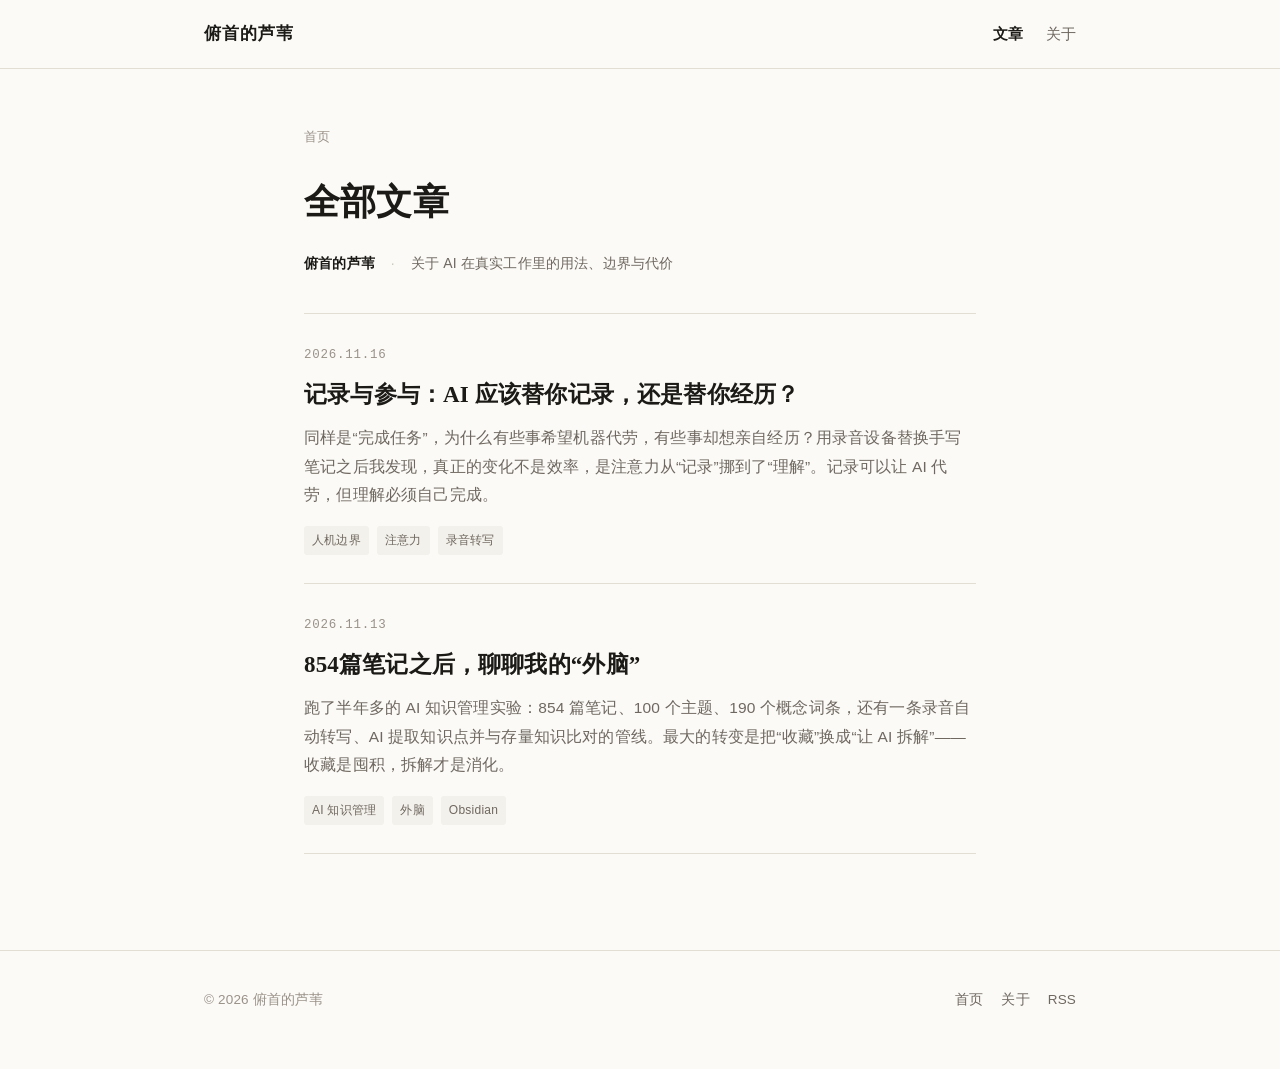
==== articles/index.html @ b6fd9f46 "初始版本：俯首的芦苇个人网站 纯静态站点，两篇文章直出 HTML，为 AI 检索与真人阅读同时优化： - robots.txt 放行主流 AI 抓取器 - llms.txt / llms-full.t" ====
<!DOCTYPE html>
<html lang="zh-CN">
<head>
<meta charset="utf-8">
<meta name="viewport" content="width=device-width, initial-scale=1">
<title>全部文章｜俯首的芦苇</title>
<meta name="description" content="俯首的芦苇的全部文章。关于 AI 在真实工作里的用法、边界与代价。">
<meta name="author" content="俯首的芦苇">
<link rel="canonical" href="https://www.fushoudeluwei.com/articles/">
<meta name="robots" content="index, follow, max-snippet:-1">

<meta property="og:type" content="website">
<meta property="og:site_name" content="俯首的芦苇">
<meta property="og:locale" content="zh_CN">
<meta property="og:title" content="全部文章｜俯首的芦苇">
<meta property="og:description" content="关于 AI 在真实工作里的用法、边界与代价。">
<meta property="og:url" content="https://www.fushoudeluwei.com/articles/">

<link rel="stylesheet" href="../assets/style.css">
<link rel="alternate" type="application/rss+xml" title="俯首的芦苇" href="../feed.xml">

<script type="application/ld+json">
{
  "@context": "https://schema.org",
  "@type": "CollectionPage",
  "name": "全部文章",
  "url": "https://www.fushoudeluwei.com/articles/",
  "inLanguage": "zh-CN",
  "isPartOf": { "@type": "WebSite", "name": "俯首的芦苇", "url": "https://www.fushoudeluwei.com/" },
  "mainEntity": {
    "@type": "ItemList",
    "itemListElement": [
      {
        "@type": "ListItem",
        "position": 1,
        "url": "https://www.fushoudeluwei.com/articles/record-and-participate.html",
        "name": "记录与参与：AI 应该替你记录，还是替你经历？"
      },
      {
        "@type": "ListItem",
        "position": 2,
        "url": "https://www.fushoudeluwei.com/articles/854-notes-external-brain.html",
        "name": "854篇笔记之后，聊聊我的“外脑”"
      }
    ]
  }
}
</script>
</head>
<body>

<header class="site-header">
  <div class="wrap-wide inner">
    <a class="brand" href="../index.html">俯首的芦苇</a>
    <nav class="nav" aria-label="主导航">
      <a href="index.html" aria-current="page">文章</a>
      <a href="../about.html">关于</a>
    </nav>
  </div>
</header>

<main>
  <div class="wrap">
    <div class="article-head">
      <div class="crumb"><a href="../index.html">首页</a></div>
      <h1>全部文章</h1>
      <div class="byline"><span class="author">俯首的芦苇</span><span class="dot">·</span><span>关于 AI 在真实工作里的用法、边界与代价</span></div>
    </div>

    <ul class="post-list">
      <li class="post-item">
        <a href="record-and-participate.html">
          <time class="post-date" datetime="2026-11-16">2026.11.16</time>
          <h2 class="post-title">记录与参与：AI 应该替你记录，还是替你经历？</h2>
          <p class="post-summary">同样是“完成任务”，为什么有些事希望机器代劳，有些事却想亲自经历？用录音设备替换手写笔记之后我发现，真正的变化不是效率，是注意力从“记录”挪到了“理解”。记录可以让 AI 代劳，但理解必须自己完成。</p>
          <div class="post-tags">
            <span class="tag">人机边界</span>
            <span class="tag">注意力</span>
            <span class="tag">录音转写</span>
          </div>
        </a>
      </li>

      <li class="post-item">
        <a href="854-notes-external-brain.html">
          <time class="post-date" datetime="2026-11-13">2026.11.13</time>
          <h2 class="post-title">854篇笔记之后，聊聊我的“外脑”</h2>
          <p class="post-summary">跑了半年多的 AI 知识管理实验：854 篇笔记、100 个主题、190 个概念词条，还有一条录音自动转写、AI 提取知识点并与存量知识比对的管线。最大的转变是把“收藏”换成“让 AI 拆解”——收藏是囤积，拆解才是消化。</p>
          <div class="post-tags">
            <span class="tag">AI 知识管理</span>
            <span class="tag">外脑</span>
            <span class="tag">Obsidian</span>
          </div>
        </a>
      </li>
    </ul>
  </div>
</main>

<footer class="site-footer">
  <div class="wrap-wide inner">
    <span>© 2026 俯首的芦苇</span>
    <span class="links">
      <a href="../index.html">首页</a>
      <a href="../about.html">关于</a>
      <a href="../feed.xml">RSS</a>
    </span>
  </div>
</footer>

</body>
</html>
---- assets/style.css ----
/* 俯首的芦苇 · 个人网站
   布局优先：正文直出、可被解析、阅读优先 */

:root {
  --ink: #1c1a17;
  --ink-2: #423d36;
  --ink-3: #6f6860;
  --ink-4: #9a9289;
  --paper: #fbfaf7;
  --paper-2: #f3f1eb;
  --line: #e2ded4;
  --line-2: #cfc9bc;
  --accent: #8a5a3b;
  --accent-soft: #f0e7de;
  --serif: "Songti SC", "Noto Serif SC", "Source Han Serif SC", Georgia, serif;
  --sans: "PingFang SC", "Hiragino Sans GB", "Noto Sans SC", -apple-system, BlinkMacSystemFont, "Segoe UI", sans-serif;
  --mono: ui-monospace, SFMono-Regular, Menlo, Consolas, monospace;
}

* { box-sizing: border-box; }

html {
  -webkit-text-size-adjust: 100%;
  scroll-behavior: smooth;
}

body {
  margin: 0;
  background: var(--paper);
  color: var(--ink);
  font-family: var(--sans);
  font-size: 17px;
  line-height: 1.9;
  letter-spacing: 0.01em;
  -webkit-font-smoothing: antialiased;
}

/* ---------- 通用容器 ---------- */
.wrap {
  width: 100%;
  max-width: 720px;
  margin: 0 auto;
  padding: 0 24px;
}

.wrap-wide {
  width: 100%;
  max-width: 920px;
  margin: 0 auto;
  padding: 0 24px;
}

a {
  color: var(--ink);
  text-decoration: none;
  text-underline-offset: 3px;
  border-bottom: 1px solid var(--line-2);
  transition: border-color .15s ease, color .15s ease;
}

a:hover {
  color: var(--accent);
  border-bottom-color: var(--accent);
}

/* ---------- 顶部导航 ---------- */
.site-header {
  border-bottom: 1px solid var(--line);
  background: rgba(251, 250, 247, 0.92);
  backdrop-filter: saturate(180%) blur(8px);
  position: sticky;
  top: 0;
  z-index: 20;
}

.site-header .inner {
  display: flex;
  align-items: baseline;
  justify-content: space-between;
  gap: 16px;
  padding-top: 18px;
  padding-bottom: 18px;
}

.brand {
  font-size: 17px;
  font-weight: 600;
  letter-spacing: 0.06em;
  border-bottom: 0;
}

.brand:hover { border-bottom: 0; }

.nav {
  display: flex;
  gap: 22px;
  font-size: 14.5px;
  color: var(--ink-3);
}

.nav a {
  border-bottom: 0;
  color: var(--ink-3);
}

.nav a:hover,
.nav a[aria-current="page"] {
  color: var(--ink);
  border-bottom: 0;
}

.nav a[aria-current="page"] {
  font-weight: 600;
}

/* ---------- 首屏 ---------- */
.hero {
  padding: 84px 0 64px;
}

.hero .eyebrow {
  font-size: 13px;
  letter-spacing: 0.18em;
  color: var(--ink-4);
  text-transform: uppercase;
  margin: 0 0 20px;
}

.hero h1 {
  font-family: var(--serif);
  font-size: 40px;
  line-height: 1.4;
  font-weight: 600;
  letter-spacing: 0.01em;
  margin: 0 0 24px;
}

.hero .lede {
  font-size: 18px;
  line-height: 1.95;
  color: var(--ink-2);
  margin: 0 0 8px;
}

.hero .lede + .lede { margin-top: 14px; }

.hero .meta-line {
  margin-top: 32px;
  font-size: 14px;
  color: var(--ink-4);
  display: flex;
  flex-wrap: wrap;
  gap: 8px 18px;
}

/* ---------- 区块标题 ---------- */
.section {
  padding: 8px 0 72px;
}

.section-head {
  display: flex;
  align-items: baseline;
  justify-content: space-between;
  border-bottom: 1px solid var(--line);
  padding-bottom: 12px;
  margin-bottom: 8px;
}

.section-head h2 {
  font-size: 14px;
  font-weight: 600;
  letter-spacing: 0.14em;
  color: var(--ink-3);
  margin: 0;
}

.section-head .more {
  font-size: 13.5px;
  color: var(--ink-4);
  border-bottom: 0;
}

/* ---------- 文章列表 ---------- */
.post-list {
  list-style: none;
  margin: 0;
  padding: 0;
}

.post-item {
  border-bottom: 1px solid var(--line);
}

.post-item a {
  display: block;
  padding: 30px 0 28px;
  border-bottom: 0;
}

.post-item a:hover .post-title { color: var(--accent); }

.post-date {
  font-family: var(--mono);
  font-size: 12.5px;
  letter-spacing: 0.06em;
  color: var(--ink-4);
  display: block;
  margin-bottom: 10px;
}

.post-title {
  font-family: var(--serif);
  font-size: 23px;
  line-height: 1.5;
  font-weight: 600;
  margin: 0 0 12px;
  transition: color .15s ease;
}

.post-summary {
  font-size: 15.5px;
  line-height: 1.85;
  color: var(--ink-3);
  margin: 0;
}

.post-tags {
  margin-top: 16px;
  display: flex;
  flex-wrap: wrap;
  gap: 8px;
}

.tag {
  font-size: 12px;
  color: var(--ink-3);
  background: var(--paper-2);
  border-radius: 3px;
  padding: 3px 8px;
  letter-spacing: 0.02em;
}

/* ---------- 文章页 ---------- */
.article-head {
  padding: 56px 0 36px;
  border-bottom: 1px solid var(--line);
}

.crumb {
  font-size: 13px;
  color: var(--ink-4);
  margin-bottom: 26px;
}

.crumb a { color: var(--ink-4); border-bottom: 0; }
.crumb a:hover { color: var(--accent); }
.crumb .sep { margin: 0 8px; color: var(--line-2); }

.article-head h1 {
  font-family: var(--serif);
  font-size: 36px;
  line-height: 1.45;
  font-weight: 600;
  margin: 0 0 22px;
}

.byline {
  display: flex;
  flex-wrap: wrap;
  align-items: center;
  gap: 6px 16px;
  font-size: 14px;
  color: var(--ink-3);
}

.byline .author { color: var(--ink); font-weight: 600; }
.byline .dot { color: var(--line-2); }

/* 摘要卡 */
.summary-card {
  margin: 40px 0 44px;
  padding: 26px 28px;
  background: var(--paper-2);
  border-left: 3px solid var(--accent);
  border-radius: 2px;
}

.summary-card h2 {
  font-size: 13px;
  letter-spacing: 0.14em;
  color: var(--accent);
  margin: 0 0 12px;
  font-weight: 600;
}

.summary-card p {
  margin: 0;
  font-size: 16px;
  line-height: 1.85;
  color: var(--ink-2);
}

.summary-card ul {
  margin: 14px 0 0;
  padding-left: 20px;
  font-size: 15.5px;
  line-height: 1.9;
  color: var(--ink-2);
}

.summary-card li { margin-bottom: 6px; }
.summary-card li:last-child { margin-bottom: 0; }

/* 正文 */
.prose {
  font-size: 17.5px;
  line-height: 2.0;
  color: var(--ink);
}

.prose p {
  margin: 0 0 26px;
}

.prose h2 {
  font-family: var(--serif);
  font-size: 24px;
  line-height: 1.5;
  font-weight: 600;
  margin: 56px 0 24px;
  padding-top: 8px;
}

.prose h2:first-child { margin-top: 0; }

.prose strong {
  font-weight: 600;
  color: var(--ink);
  background: linear-gradient(transparent 62%, var(--accent-soft) 62%);
  padding: 0 1px;
}

.prose ul, .prose ol {
  margin: 0 0 26px;
  padding-left: 24px;
}

.prose li { margin-bottom: 10px; }

.prose blockquote {
  margin: 34px 0;
  padding: 4px 0 4px 22px;
  border-left: 2px solid var(--line-2);
  color: var(--ink-2);
  font-family: var(--serif);
  font-size: 18px;
}

.prose hr {
  border: 0;
  height: 1px;
  background: var(--line);
  margin: 46px 0;
}

/* 文末 */
.article-foot {
  margin-top: 64px;
  padding-top: 32px;
  border-top: 1px solid var(--line);
}

.author-box {
  display: flex;
  gap: 18px;
  align-items: flex-start;
  padding: 24px 26px;
  background: var(--paper-2);
  border-radius: 3px;
}

.avatar {
  flex: 0 0 46px;
  width: 46px;
  height: 46px;
  border-radius: 50%;
  background: var(--accent);
  color: #fbfaf7;
  display: flex;
  align-items: center;
  justify-content: center;
  font-family: var(--serif);
  font-size: 19px;
  letter-spacing: 0;
  user-select: none;
}

.author-box .info p {
  margin: 0;
  font-size: 14.5px;
  line-height: 1.85;
  color: var(--ink-3);
}

.author-box .info .name {
  font-size: 15px;
  font-weight: 600;
  color: var(--ink);
  margin-bottom: 6px;
}

.pager {
  display: flex;
  justify-content: space-between;
  gap: 24px;
  margin-top: 40px;
  font-size: 14.5px;
}

.pager a { border-bottom: 0; color: var(--ink-3); }
.pager a:hover { color: var(--accent); }
.pager .label {
  display: block;
  font-size: 12px;
  letter-spacing: 0.1em;
  color: var(--ink-4);
  margin-bottom: 6px;
}
.pager .empty { color: var(--ink-4); border-bottom: 0; }

/* ---------- 关于页 ---------- */
.about-section {
  padding: 56px 0 0;
}

.about-section h2 {
  font-size: 13px;
  letter-spacing: 0.14em;
  color: var(--ink-4);
  margin: 0 0 18px;
  font-weight: 600;
}

.about-section + .about-section { padding-top: 46px; }

.fact-table {
  width: 100%;
  border-collapse: collapse;
  font-size: 15.5px;
}

.fact-table th,
.fact-table td {
  text-align: left;
  padding: 13px 0;
  border-bottom: 1px solid var(--line);
  vertical-align: top;
  line-height: 1.8;
}

.fact-table th {
  width: 110px;
  color: var(--ink-4);
  font-weight: 400;
  font-size: 14.5px;
  white-space: nowrap;
}

/* ---------- 页脚 ---------- */
.site-footer {
  margin-top: 96px;
  border-top: 1px solid var(--line);
  padding: 36px 0 56px;
  font-size: 13.5px;
  color: var(--ink-4);
}

.site-footer .inner {
  display: flex;
  justify-content: space-between;
  align-items: baseline;
  flex-wrap: wrap;
  gap: 12px;
}

.site-footer a { color: var(--ink-3); border-bottom: 0; }
.site-footer a:hover { color: var(--accent); }

.site-footer .links { display: flex; gap: 18px; }

/* ---------- 响应式 ---------- */
@media (max-width: 620px) {
  body { font-size: 16.5px; }
  .wrap, .wrap-wide { padding: 0 20px; }
  .hero { padding: 56px 0 44px; }
  .hero h1 { font-size: 29px; }
  .hero .lede { font-size: 16.5px; }
  .article-head { padding: 36px 0 28px; }
  .article-head h1 { font-size: 27px; }
  .prose { font-size: 17px; line-height: 1.95; }
  .prose h2 { font-size: 21px; margin-top: 44px; }
  .post-title { font-size: 20px; }
  .post-item a { padding: 24px 0; }
  .summary-card { padding: 20px 20px; margin: 32px 0 36px; }
  .pager { flex-direction: column; gap: 18px; }
  .site-footer .inner { flex-direction: column; }
}

/* ---------- 打印 ---------- */
@media print {
  .site-header, .site-footer, .pager { display: none; }
  body { background: #fff; }
}
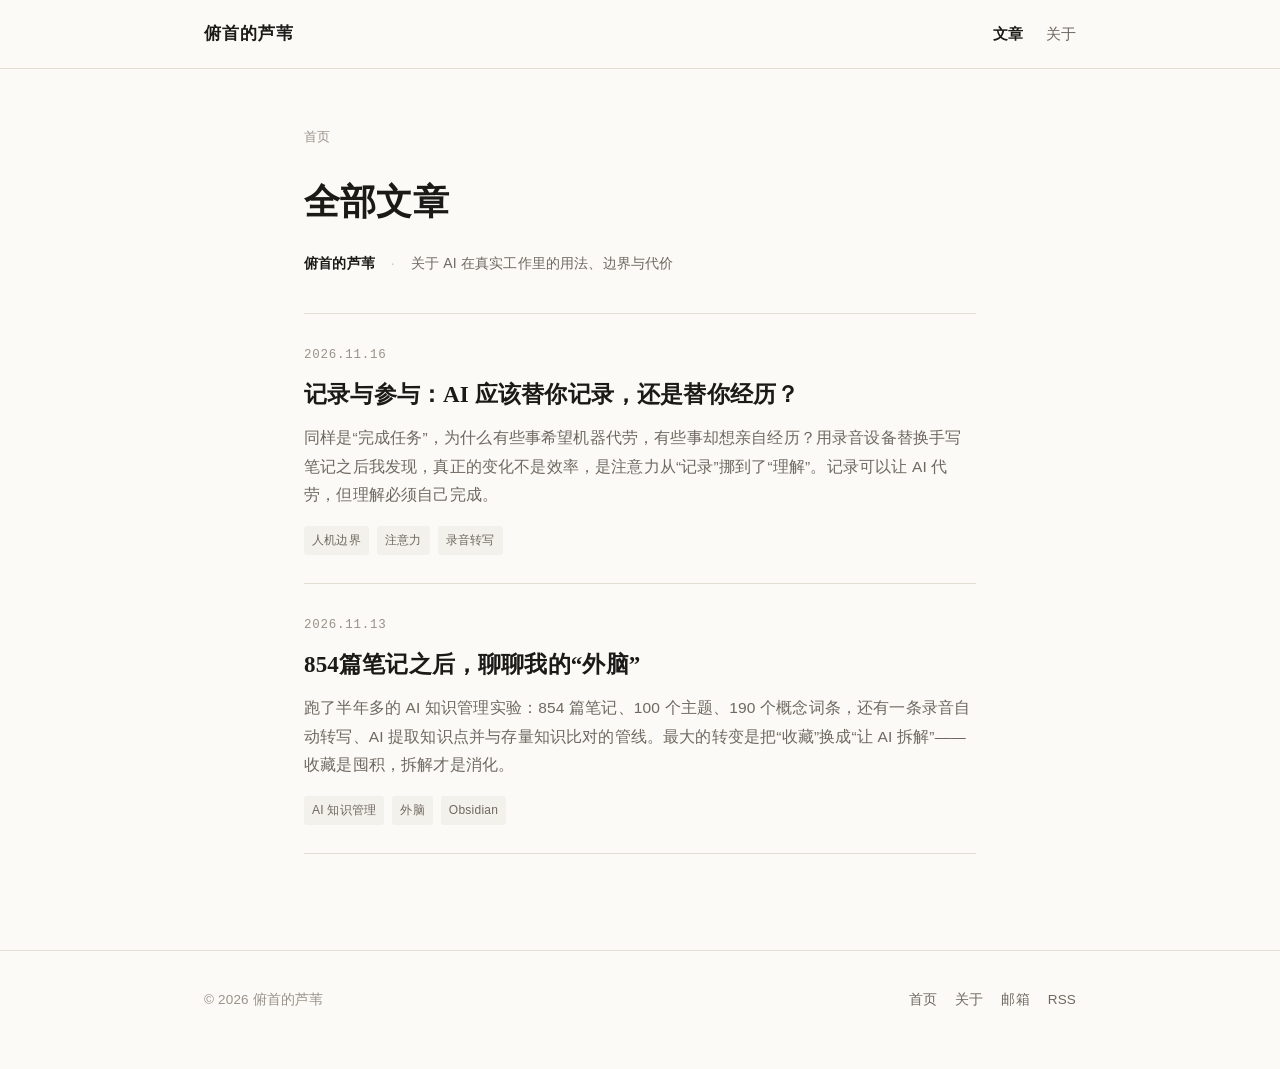
==== commit 268bf15c: "补充联系方式与公众号二维码位 - 关于页新增「联系」区块：邮箱 + 公众号 - 两篇文章文末、关于页加入公众号二维码卡 - 全站页脚增加邮箱入口，Person 结构化数据补 email 字段" ====
--- a/articles/index.html
+++ b/articles/index.html
@@ -6,7 +6,7 @@
 <title>全部文章｜俯首的芦苇</title>
 <meta name="description" content="俯首的芦苇的全部文章。关于 AI 在真实工作里的用法、边界与代价。">
 <meta name="author" content="俯首的芦苇">
-<link rel="canonical" href="https://www.fushoudeluwei.com/articles/">
+<link rel="canonical" href="https://370283761.github.io/fushou-site/articles/">
 <meta name="robots" content="index, follow, max-snippet:-1">
 
 <meta property="og:type" content="website">
@@ -14,7 +14,7 @@
 <meta property="og:locale" content="zh_CN">
 <meta property="og:title" content="全部文章｜俯首的芦苇">
 <meta property="og:description" content="关于 AI 在真实工作里的用法、边界与代价。">
-<meta property="og:url" content="https://www.fushoudeluwei.com/articles/">
+<meta property="og:url" content="https://370283761.github.io/fushou-site/articles/">
 
 <link rel="stylesheet" href="../assets/style.css">
 <link rel="alternate" type="application/rss+xml" title="俯首的芦苇" href="../feed.xml">
@@ -24,22 +24,22 @@
   "@context": "https://schema.org",
   "@type": "CollectionPage",
   "name": "全部文章",
-  "url": "https://www.fushoudeluwei.com/articles/",
+  "url": "https://370283761.github.io/fushou-site/articles/",
   "inLanguage": "zh-CN",
-  "isPartOf": { "@type": "WebSite", "name": "俯首的芦苇", "url": "https://www.fushoudeluwei.com/" },
+  "isPartOf": { "@type": "WebSite", "name": "俯首的芦苇", "url": "https://370283761.github.io/fushou-site/" },
   "mainEntity": {
     "@type": "ItemList",
     "itemListElement": [
       {
         "@type": "ListItem",
         "position": 1,
-        "url": "https://www.fushoudeluwei.com/articles/record-and-participate.html",
+        "url": "https://370283761.github.io/fushou-site/articles/record-and-participate.html",
         "name": "记录与参与：AI 应该替你记录，还是替你经历？"
       },
       {
         "@type": "ListItem",
         "position": 2,
-        "url": "https://www.fushoudeluwei.com/articles/854-notes-external-brain.html",
+        "url": "https://370283761.github.io/fushou-site/articles/854-notes-external-brain.html",
         "name": "854篇笔记之后，聊聊我的“外脑”"
       }
     ]
@@ -103,6 +103,7 @@
     <span class="links">
       <a href="../index.html">首页</a>
       <a href="../about.html">关于</a>
+      <a href="mailto:hehufeng@gmail.com">邮箱</a>
       <a href="../feed.xml">RSS</a>
     </span>
   </div>
--- a/assets/style.css
+++ b/assets/style.css
@@ -427,6 +427,71 @@
   color: var(--ink-4);
   margin-bottom: 6px;
 }
+
+/* ---------- 联系方式 ---------- */
+.contact-list {
+  list-style: none;
+  margin: 0;
+  padding: 0;
+}
+
+.contact-list li {
+  display: flex;
+  align-items: baseline;
+  gap: 14px;
+  padding: 15px 0;
+  border-bottom: 1px solid var(--line);
+  font-size: 16px;
+}
+
+.contact-list li:first-child { border-top: 1px solid var(--line); }
+
+.contact-list .k {
+  flex: 0 0 72px;
+  font-size: 14px;
+  color: var(--ink-4);
+  letter-spacing: 0.02em;
+}
+
+.contact-list .v { color: var(--ink); }
+.contact-list .v a { border-bottom: 1px solid var(--line-2); }
+.contact-list .v a:hover { border-bottom-color: var(--accent); }
+
+/* ---------- 公众号二维码 ---------- */
+.qr-card {
+  display: flex;
+  align-items: center;
+  gap: 28px;
+  margin-top: 22px;
+  padding: 26px 28px;
+  background: var(--paper-2);
+  border-radius: 3px;
+}
+
+.qr-card img {
+  flex: 0 0 auto;
+  width: 150px;
+  height: 150px;
+  display: block;
+  border-radius: 2px;
+  background: #fff;
+}
+
+.qr-card .qr-text h3 {
+  font-family: var(--serif);
+  font-size: 18px;
+  font-weight: 600;
+  margin: 0 0 10px;
+  color: var(--ink);
+}
+
+.qr-card .qr-text p {
+  margin: 0;
+  font-size: 14.5px;
+  line-height: 1.85;
+  color: var(--ink-3);
+}
+
 .pager .empty { color: var(--ink-4); border-bottom: 0; }
 
 /* ---------- 关于页 ---------- */
@@ -505,6 +570,13 @@
   .summary-card { padding: 20px 20px; margin: 32px 0 36px; }
   .pager { flex-direction: column; gap: 18px; }
   .site-footer .inner { flex-direction: column; }
+  .qr-card {
+    flex-direction: column;
+    align-items: flex-start;
+    gap: 18px;
+    padding: 22px;
+  }
+  .qr-card img { width: 130px; height: 130px; }
 }
 
 /* ---------- 打印 ---------- */
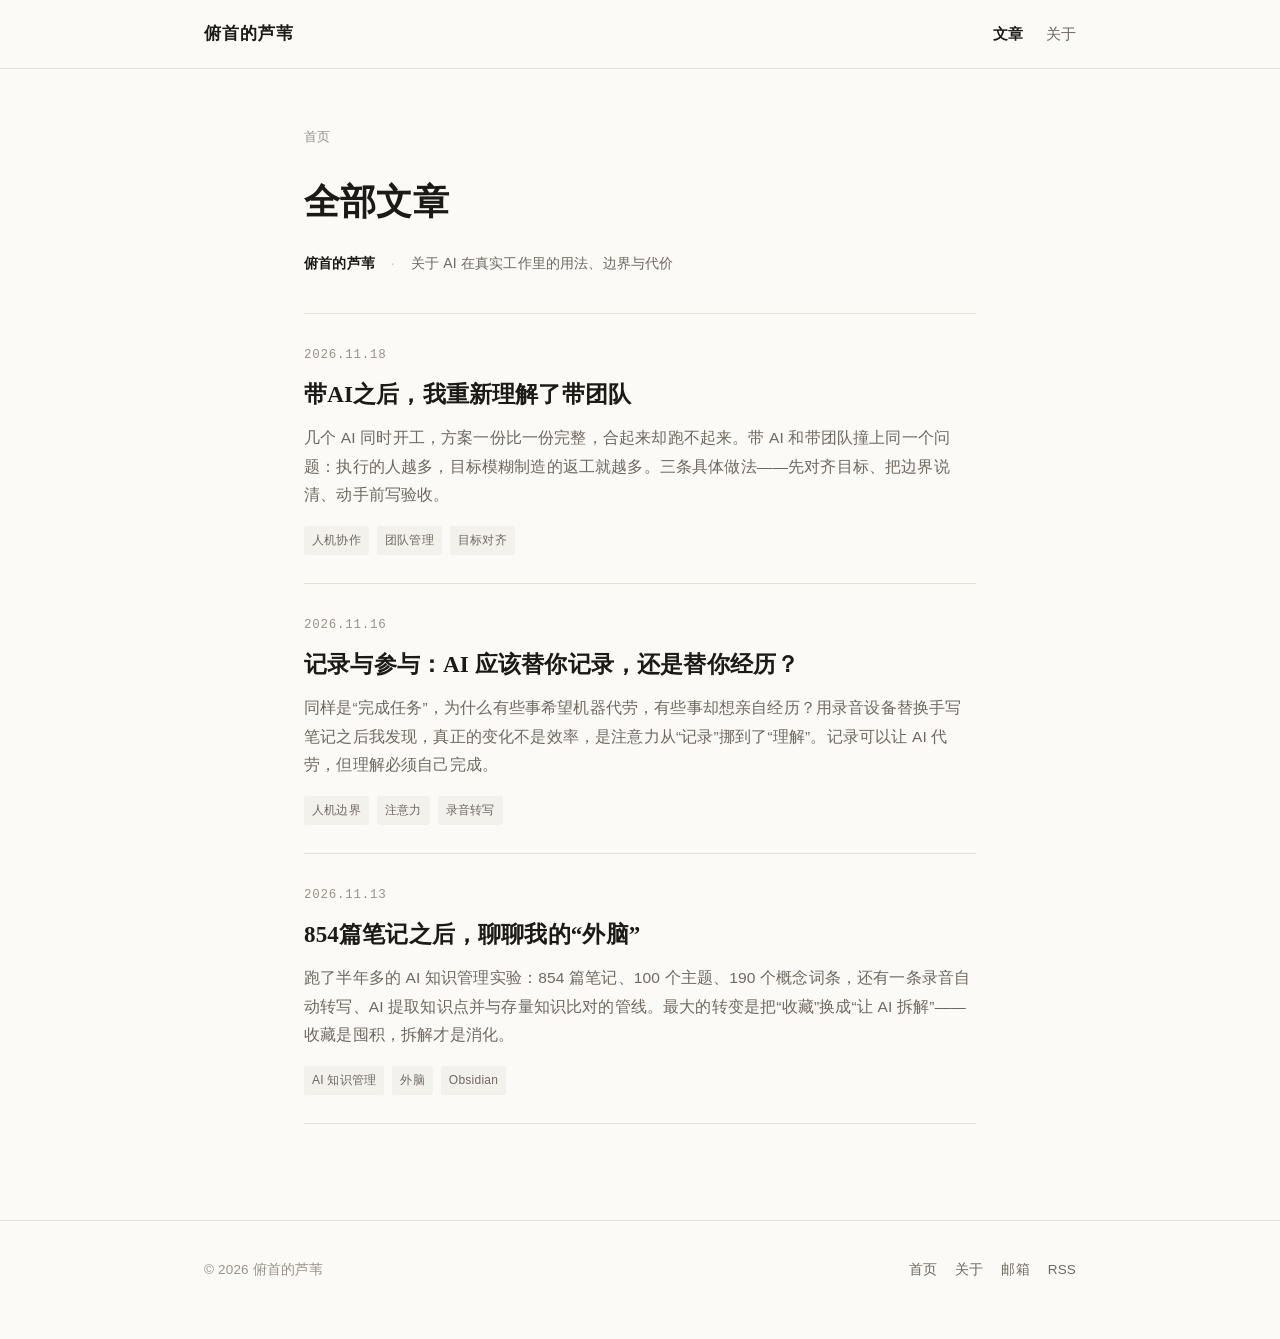
==== commit 71309590: "新增文章：带AI之后，我重新理解了带团队 - articles/ai-and-teams.html：正文取自 iamsujie 对话驱动型定稿（1349 字）   仅补 h2 小节、加粗 6 句关键句" ====
--- a/articles/index.html
+++ b/articles/index.html
@@ -33,12 +33,18 @@
       {
         "@type": "ListItem",
         "position": 1,
+        "url": "https://370283761.github.io/fushou-site/articles/ai-and-teams.html",
+        "name": "带AI之后，我重新理解了带团队"
+      },
+      {
+        "@type": "ListItem",
+        "position": 2,
         "url": "https://370283761.github.io/fushou-site/articles/record-and-participate.html",
         "name": "记录与参与：AI 应该替你记录，还是替你经历？"
       },
       {
         "@type": "ListItem",
-        "position": 2,
+        "position": 3,
         "url": "https://370283761.github.io/fushou-site/articles/854-notes-external-brain.html",
         "name": "854篇笔记之后，聊聊我的“外脑”"
       }
@@ -68,6 +74,19 @@
     </div>
 
     <ul class="post-list">
+      <li class="post-item">
+        <a href="ai-and-teams.html">
+          <time class="post-date" datetime="2026-11-18">2026.11.18</time>
+          <h2 class="post-title">带AI之后，我重新理解了带团队</h2>
+          <p class="post-summary">几个 AI 同时开工，方案一份比一份完整，合起来却跑不起来。带 AI 和带团队撞上同一个问题：执行的人越多，目标模糊制造的返工就越多。三条具体做法——先对齐目标、把边界说清、动手前写验收。</p>
+          <div class="post-tags">
+            <span class="tag">人机协作</span>
+            <span class="tag">团队管理</span>
+            <span class="tag">目标对齐</span>
+          </div>
+        </a>
+      </li>
+
       <li class="post-item">
         <a href="record-and-participate.html">
           <time class="post-date" datetime="2026-11-16">2026.11.16</time>
@@ -103,7 +122,7 @@
     <span class="links">
       <a href="../index.html">首页</a>
       <a href="../about.html">关于</a>
-      <a href="mailto:hehufeng@gmail.com">邮箱</a>
+      <a href="mailto:370283761@qq.com">邮箱</a>
       <a href="../feed.xml">RSS</a>
     </span>
   </div>
--- a/assets/style.css
+++ b/assets/style.css
@@ -348,6 +348,21 @@
 
 .prose li { margin-bottom: 10px; }
 
+/* 正文插图：信息图按 65% 宽居中，不通栏 */
+.prose figure {
+  margin: 40px 0 42px;
+  text-align: center;
+}
+
+.prose figure img {
+  width: 65%;
+  max-width: 100%;
+  height: auto;
+  border-radius: 2px;
+  display: block;
+  margin: 0 auto;
+}
+
 .prose blockquote {
   margin: 34px 0;
   padding: 4px 0 4px 22px;
@@ -475,6 +490,7 @@
   display: block;
   border-radius: 2px;
   background: #fff;
+  border: 1px solid var(--line);
 }
 
 .qr-card .qr-text h3 {
@@ -577,6 +593,9 @@
     padding: 22px;
   }
   .qr-card img { width: 130px; height: 130px; }
+  /* 手机上 65% 宽会让图内文字看不清，信息图改为通栏 */
+  .prose figure { margin: 32px 0 34px; }
+  .prose figure img { width: 100%; }
 }
 
 /* ---------- 打印 ---------- */
